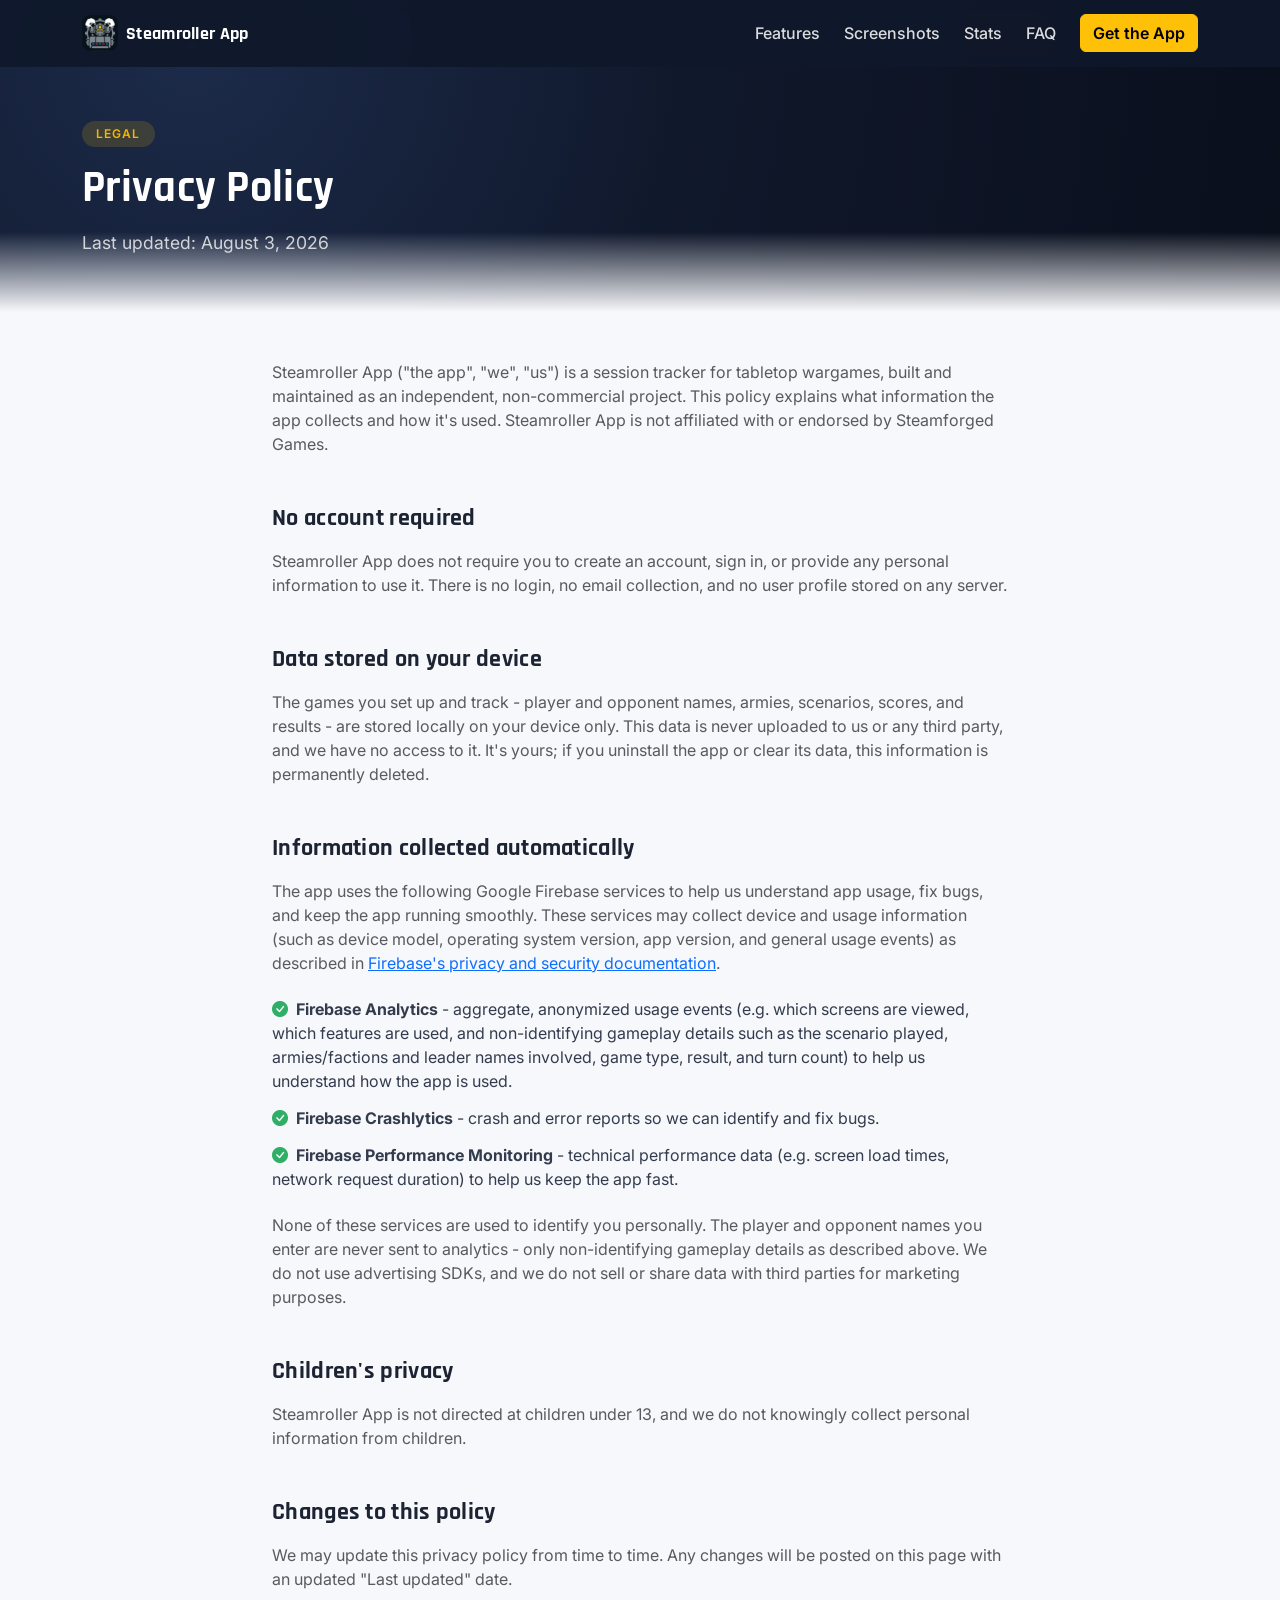
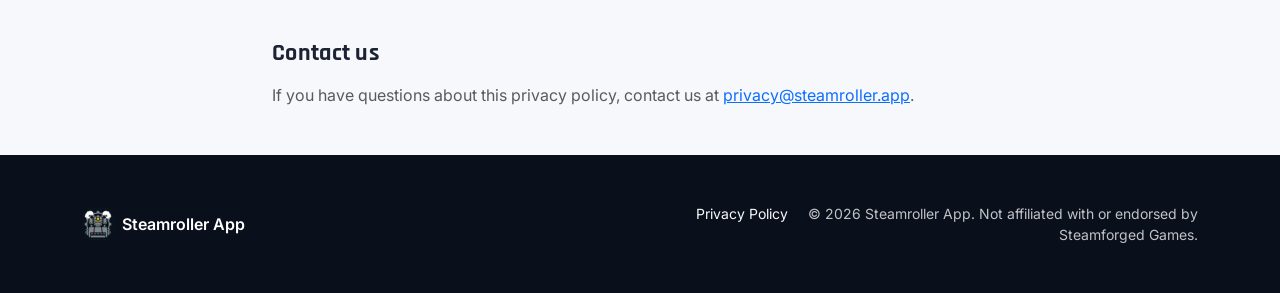
==== privacy/index.html @ ca2933f4 "Add a privacy policy page Adds a privacy policy at /privacy explaining that no account is required, " ====
<!doctype html>
<html lang="en">
<head>
  <meta charset="UTF-8" />
  <meta name="viewport" content="width=device-width, initial-scale=1" />
  <title>Privacy Policy - Steamroller App</title>
  <meta name="description" content="Privacy Policy for Steamroller App, the tabletop wargame session tracker for Warmachine players." />

  <!-- Bootstrap 5 -->
  <link href="https://cdn.jsdelivr.net/npm/bootstrap@5.3.3/dist/css/bootstrap.min.css" rel="stylesheet">
  <!-- Bootstrap Icons -->
  <link rel="stylesheet" href="https://cdn.jsdelivr.net/npm/bootstrap-icons@1.11.3/font/bootstrap-icons.css">
  <!-- Google Font -->
  <link rel="preconnect" href="https://fonts.googleapis.com">
  <link href="https://fonts.googleapis.com/css2?family=Rajdhani:wght@500;600;700&family=Inter:wght@400;500;600;700&display=swap" rel="stylesheet">

  <link rel="icon" href="../assets/img/app-icon.png">
  <link rel="stylesheet" href="../assets/css/style.css">
</head>
<body>

  <!-- Navbar -->
  <nav class="navbar navbar-expand-lg navbar-dark fixed-top">
    <div class="container">
      <a class="navbar-brand d-flex align-items-center gap-2" href="../index.html">
        <img src="../assets/img/app-icon.png" alt="Steamroller App icon" width="36" height="36" class="rounded-3">
        <span>Steamroller App</span>
      </a>
      <button class="navbar-toggler" type="button" data-bs-toggle="collapse" data-bs-target="#navMenu" aria-label="Toggle navigation">
        <span class="navbar-toggler-icon"></span>
      </button>
      <div class="collapse navbar-collapse" id="navMenu">
        <ul class="navbar-nav ms-auto align-items-lg-center gap-lg-2">
          <li class="nav-item"><a class="nav-link" href="../index.html#features">Features</a></li>
          <li class="nav-item"><a class="nav-link" href="../index.html#screenshots">Screenshots</a></li>
          <li class="nav-item"><a class="nav-link" href="../index.html#stats">Stats</a></li>
          <li class="nav-item"><a class="nav-link" href="../index.html#faq">FAQ</a></li>
          <li class="nav-item">
            <a class="btn btn-warning fw-semibold ms-lg-2" href="../index.html#get-started">Get the App</a>
          </li>
        </ul>
      </div>
    </div>
  </nav>

  <!-- Page header -->
  <header class="hero" style="padding: 7.5rem 0 3.5rem;">
    <div class="container">
      <span class="badge badge-eyebrow mb-3">Legal</span>
      <h1 class="hero-title mb-3" style="font-size: clamp(1.9rem, 3.5vw, 2.75rem);">Privacy Policy</h1>
      <p class="hero-lead mb-0">Last updated: August 3, 2026</p>
    </div>
    <div class="hero-fade"></div>
  </header>

  <!-- Policy content -->
  <section class="py-5 py-lg-6">
    <div class="container">
      <div class="row justify-content-center">
        <div class="col-lg-8 policy-content">

          <p class="text-muted">
            Steamroller App ("the app", "we", "us") is a session tracker for tabletop wargames, built and
            maintained as an independent, non-commercial project. This policy explains what information
            the app collects and how it's used. Steamroller App is not affiliated with or endorsed by
            Steamforged Games.
          </p>

          <h2 class="h4 fw-bold mt-5 mb-3">No account required</h2>
          <p class="text-muted">
            Steamroller App does not require you to create an account, sign in, or provide any personal
            information to use it. There is no login, no email collection, and no user profile stored on
            any server.
          </p>

          <h2 class="h4 fw-bold mt-5 mb-3">Data stored on your device</h2>
          <p class="text-muted">
            The games you set up and track - player and opponent names, armies, scenarios, scores, and
            results - are stored locally on your device only. This data is never uploaded to us or any
            third party, and we have no access to it. It's yours; if you uninstall the app or clear its
            data, this information is permanently deleted.
          </p>

          <h2 class="h4 fw-bold mt-5 mb-3">Information collected automatically</h2>
          <p class="text-muted">
            The app uses the following Google Firebase services to help us understand app usage, fix bugs,
            and keep the app running smoothly. These services may collect device and usage information
            (such as device model, operating system version, app version, and general usage events) as
            described in
            <a href="https://firebase.google.com/support/privacy" target="_blank" rel="noopener">Firebase's privacy and security documentation</a>.
          </p>
          <ul class="feature-list list-unstyled">
            <li><i class="bi bi-check-circle-fill me-2"></i><strong>Firebase Analytics</strong> - aggregate, anonymized usage events (e.g. which screens are viewed, which features are used, and non-identifying gameplay details such as the scenario played, armies/factions and leader names involved, game type, result, and turn count) to help us understand how the app is used.</li>
            <li><i class="bi bi-check-circle-fill me-2"></i><strong>Firebase Crashlytics</strong> - crash and error reports so we can identify and fix bugs.</li>
            <li><i class="bi bi-check-circle-fill me-2"></i><strong>Firebase Performance Monitoring</strong> - technical performance data (e.g. screen load times, network request duration) to help us keep the app fast.</li>
          </ul>
          <p class="text-muted">
            None of these services are used to identify you personally. The player and opponent names you
            enter are never sent to analytics - only non-identifying gameplay details as described above.
            We do not use advertising SDKs, and we do not sell or share data with third parties for
            marketing purposes.
          </p>

          <h2 class="h4 fw-bold mt-5 mb-3">Children's privacy</h2>
          <p class="text-muted">
            Steamroller App is not directed at children under 13, and we do not knowingly collect personal
            information from children.
          </p>

          <h2 class="h4 fw-bold mt-5 mb-3">Changes to this policy</h2>
          <p class="text-muted">
            We may update this privacy policy from time to time. Any changes will be posted on this page
            with an updated "Last updated" date.
          </p>

          <h2 class="h4 fw-bold mt-5 mb-3">Contact us</h2>
          <p class="text-muted mb-0">
            If you have questions about this privacy policy, contact us at
            <a href="mailto:privacy@steamroller.app">privacy@steamroller.app</a>.
          </p>

        </div>
      </div>
    </div>
  </section>

  <!-- Footer -->
  <footer class="py-5 footer">
    <div class="container">
      <div class="row gy-4 align-items-center">
        <div class="col-md-6 d-flex align-items-center gap-2">
          <img src="../assets/img/app-icon.png" alt="Steamroller App icon" width="32" height="32" class="rounded-3">
          <span class="fw-semibold">Steamroller App</span>
        </div>
        <div class="col-md-6 text-md-end small">
          <a href="index.html" class="link-light text-decoration-none me-3">Privacy Policy</a>
          &copy; <span id="year"></span> Steamroller App. Not affiliated with or endorsed by Steamforged Games.
        </div>
      </div>
    </div>
  </footer>

  <script src="https://cdn.jsdelivr.net/npm/bootstrap@5.3.3/dist/js/bootstrap.bundle.min.js"></script>
  <script>
    document.getElementById('year').textContent = new Date().getFullYear();
  </script>
</body>
</html>
---- assets/css/style.css ----
:root {
  --sr-navy: #10182b;
  --sr-navy-dark: #0a0f1c;
  --sr-accent: #f2b705;
  --sr-accent-2: #3fa9f5;
  --sr-red: #d9455f;
  --sr-body-bg: #f7f8fb;
}

body {
  font-family: 'Inter', system-ui, -apple-system, sans-serif;
  background-color: var(--sr-body-bg);
  color: #1c2333;
}

h1, h2, h3, .navbar-brand {
  font-family: 'Rajdhani', 'Inter', sans-serif;
  letter-spacing: 0.3px;
}

.section-title {
  font-weight: 700;
  font-size: clamp(1.75rem, 2.5vw, 2.5rem);
}

/* Navbar */
.navbar {
  background-color: rgba(16, 24, 43, 0.92);
  backdrop-filter: blur(6px);
  padding-top: 0.65rem;
  padding-bottom: 0.65rem;
}

.navbar-brand {
  font-weight: 700;
  font-size: 1.15rem;
  color: #fff !important;
}

.navbar .nav-link {
  color: rgba(255, 255, 255, 0.85) !important;
  font-weight: 500;
}

.navbar .nav-link:hover {
  color: #fff !important;
}

/* Hero */
.hero {
  position: relative;
  padding: 7.5rem 0 5rem;
  background: radial-gradient(circle at 15% 15%, #1c2b4a 0%, var(--sr-navy) 45%, var(--sr-navy-dark) 100%);
  color: #fff;
  overflow: hidden;
}

.badge-eyebrow {
  background-color: rgba(242, 183, 5, 0.16);
  color: #8a5b00;
  font-weight: 600;
  font-size: 0.75rem;
  text-transform: uppercase;
  letter-spacing: 0.08em;
  padding: 0.45rem 0.9rem;
  border-radius: 50rem;
}

/* On the dark hero background, the light badge fill needs a lighter,
   higher-contrast text color instead of the dark one used elsewhere. */
.hero .badge-eyebrow {
  color: var(--sr-accent);
}

.hero-title {
  font-weight: 700;
  font-size: clamp(2rem, 4vw, 3rem);
  line-height: 1.15;
}

.hero-lead {
  font-size: 1.1rem;
  color: rgba(255, 255, 255, 0.78);
  max-width: 42rem;
}

.hero-fade {
  position: absolute;
  inset: auto 0 0 0;
  height: 80px;
  background: linear-gradient(to bottom, rgba(16, 24, 43, 0), var(--sr-body-bg));
  pointer-events: none;
}

/* Phone mockup */
.phone-mockup {
  position: relative;
  width: 260px;
  aspect-ratio: 390 / 844;
  background: #0a0f1c;
  border-radius: 2.6rem;
  padding: 12px;
  box-shadow:
    0 25px 50px -12px rgba(0, 0, 0, 0.5),
    0 0 0 2px rgba(255, 255, 255, 0.06);
}

.phone-mockup-sm {
  width: 180px;
}

.phone-notch {
  position: absolute;
  top: 12px;
  left: 50%;
  transform: translateX(-50%);
  width: 42%;
  height: 22px;
  background: #0a0f1c;
  border-radius: 0 0 1rem 1rem;
  z-index: 2;
}

.phone-mockup-sm .phone-notch {
  height: 16px;
}

.phone-screen {
  width: 100%;
  height: 100%;
  object-fit: cover;
  object-position: top center;
  border-radius: 1.9rem;
  background-color: #fff;
  display: block;
}

.hero-phone-wrap {
  position: relative;
}

.hero-phone-wrap::before {
  content: "";
  position: absolute;
  top: 10%;
  left: 50%;
  transform: translateX(-50%);
  width: 320px;
  height: 320px;
  background: radial-gradient(circle, rgba(242, 183, 5, 0.25), transparent 70%);
  filter: blur(10px);
  z-index: 0;
}

.hero-phone-wrap .phone-mockup {
  position: relative;
  z-index: 1;
}

/* Feature strip */
.strip-icon {
  font-size: 1.6rem;
  color: var(--sr-accent-2);
}

/* Feature cards */
.feature-card {
  background: #fff;
  border: 1px solid rgba(16, 24, 43, 0.08);
  border-radius: 1rem;
  padding: 2rem 1.75rem;
  transition: transform 0.15s ease, box-shadow 0.15s ease;
}

.feature-card:hover {
  transform: translateY(-4px);
  box-shadow: 0 20px 35px -18px rgba(16, 24, 43, 0.25);
}

.feature-icon {
  width: 52px;
  height: 52px;
  border-radius: 0.85rem;
  background: linear-gradient(135deg, var(--sr-accent-2), #6f6cf0);
  color: #fff;
  display: flex;
  align-items: center;
  justify-content: center;
  font-size: 1.4rem;
  margin-bottom: 1.1rem;
}

/* Stats */
.stat-card-grid {
  display: grid;
  grid-template-columns: 1fr 1fr;
  gap: 1.25rem;
}

.stat-card {
  background: #fff;
  border: 1px solid rgba(16, 24, 43, 0.08);
  border-radius: 1rem;
  padding: 1.75rem 1.25rem;
  text-align: center;
}

.stat-number {
  font-family: 'Rajdhani', sans-serif;
  font-weight: 700;
  font-size: 2.5rem;
  color: var(--sr-navy);
  line-height: 1;
}

.stat-label {
  color: #6b7280;
  font-size: 0.9rem;
  margin-top: 0.5rem;
}

.feature-list li {
  padding: 0.4rem 0;
  color: #333c4e;
}

.feature-list i {
  color: #2fae66;
}

/* Privacy band */
.privacy-band {
  background: linear-gradient(120deg, var(--sr-navy-dark), var(--sr-navy));
}

/* Final CTA */
.final-cta {
  background: #fff;
}

/* Footer */
.footer {
  background: var(--sr-navy-dark);
  color: rgba(255, 255, 255, 0.75);
}

.footer .fw-semibold {
  color: #fff;
}

/* Accordion tweaks */
.accordion-button:not(.collapsed) {
  background-color: rgba(63, 169, 245, 0.08);
  color: var(--sr-navy);
}

.accordion-button:focus {
  box-shadow: none;
}

@media (max-width: 991.98px) {
  .hero {
    padding: 6.5rem 0 4rem;
    text-align: center;
  }

  .hero-lead {
    max-width: 100%;
  }
}
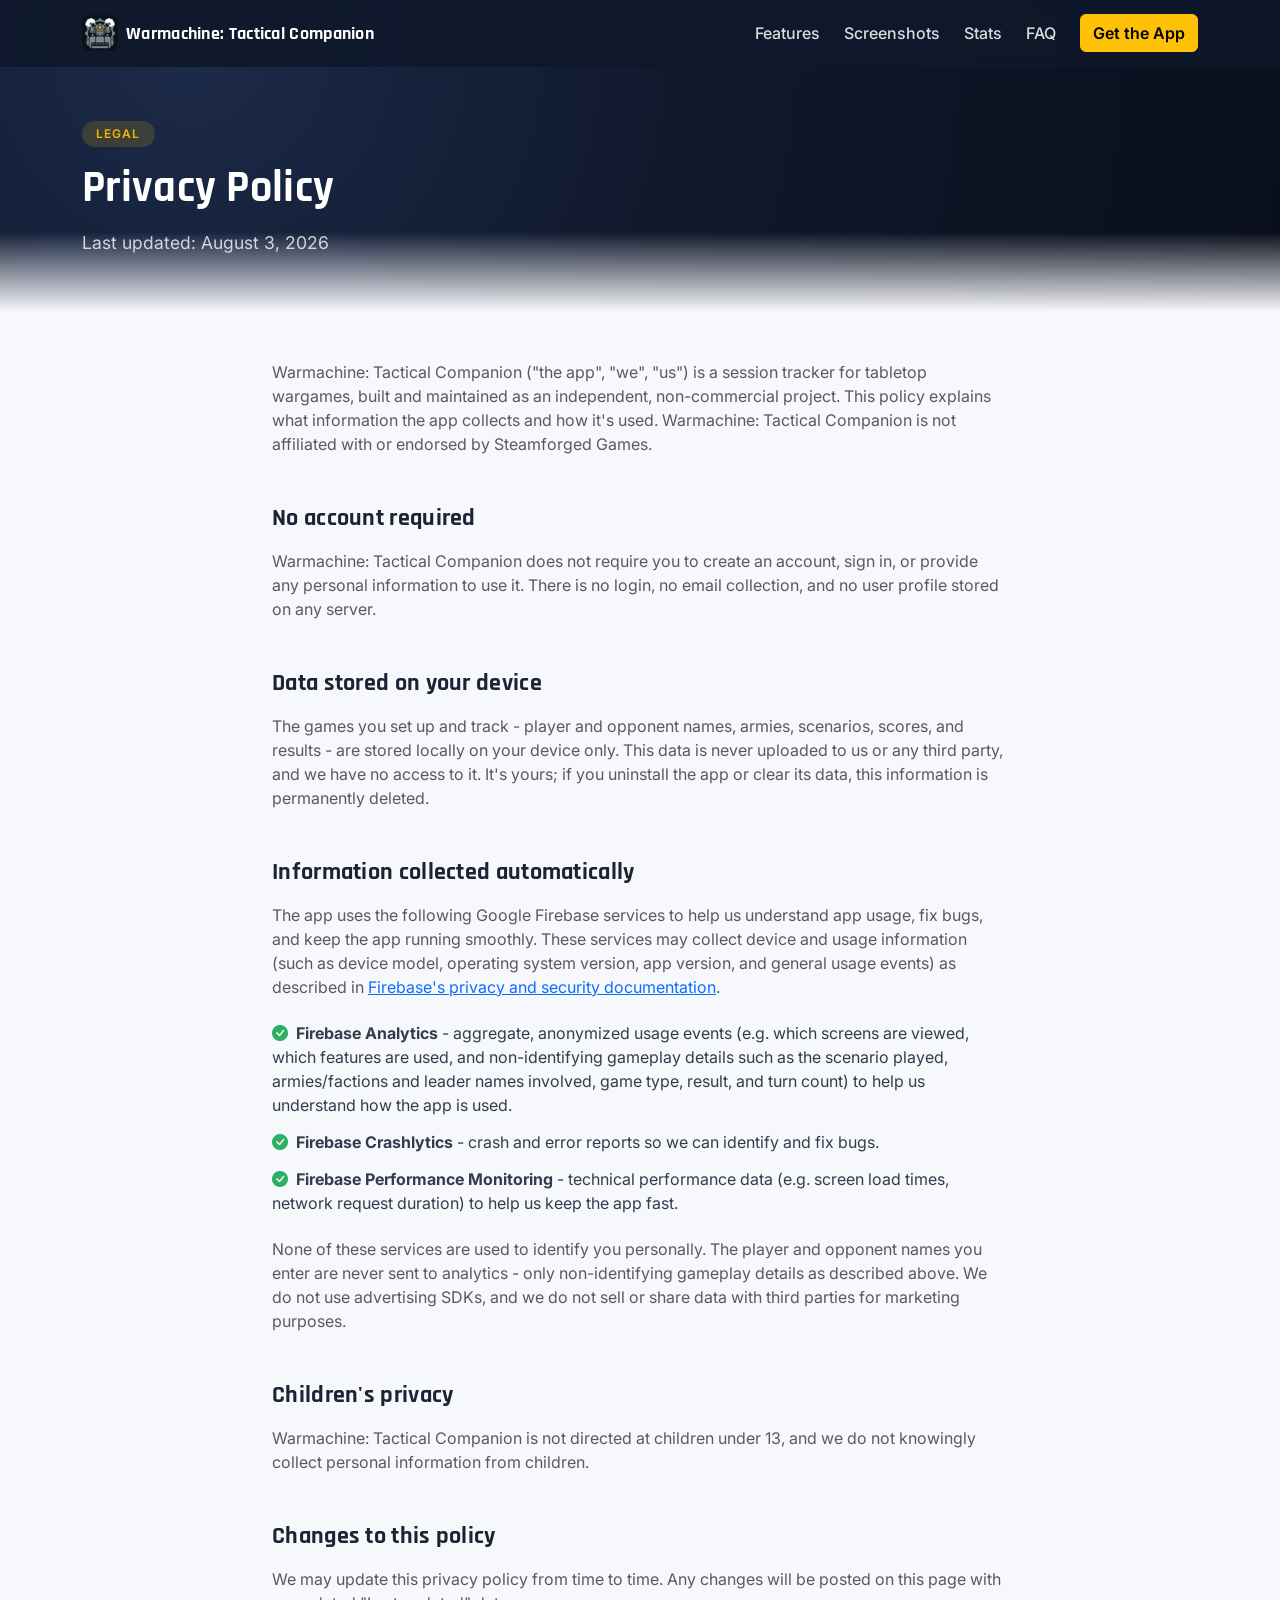
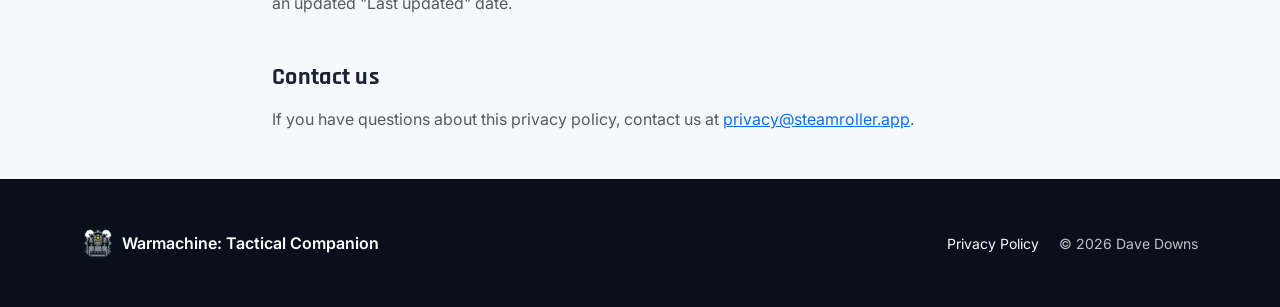
==== commit aaca55fc: "Rename the app to Warmachine: Tactical Companion on the website Updated the marketing site and priva" ====
--- a/privacy/index.html
+++ b/privacy/index.html
@@ -3,8 +3,8 @@
 <head>
   <meta charset="UTF-8" />
   <meta name="viewport" content="width=device-width, initial-scale=1" />
-  <title>Privacy Policy - Steamroller App</title>
-  <meta name="description" content="Privacy Policy for Steamroller App, the tabletop wargame session tracker for Warmachine players." />
+  <title>Privacy Policy - Warmachine: Tactical Companion</title>
+  <meta name="description" content="Privacy Policy for Warmachine: Tactical Companion, the tabletop wargame session tracker for Warmachine players." />
 
   <!-- Bootstrap 5 -->
   <link href="https://cdn.jsdelivr.net/npm/bootstrap@5.3.3/dist/css/bootstrap.min.css" rel="stylesheet">
@@ -23,8 +23,8 @@
   <nav class="navbar navbar-expand-lg navbar-dark fixed-top">
     <div class="container">
       <a class="navbar-brand d-flex align-items-center gap-2" href="../index.html">
-        <img src="../assets/img/app-icon.png" alt="Steamroller App icon" width="36" height="36" class="rounded-3">
-        <span>Steamroller App</span>
+        <img src="../assets/img/app-icon.png" alt="Warmachine: Tactical Companion icon" width="36" height="36" class="rounded-3">
+        <span>Warmachine: Tactical Companion</span>
       </a>
       <button class="navbar-toggler" type="button" data-bs-toggle="collapse" data-bs-target="#navMenu" aria-label="Toggle navigation">
         <span class="navbar-toggler-icon"></span>
@@ -60,15 +60,15 @@
         <div class="col-lg-8 policy-content">
 
           <p class="text-muted">
-            Steamroller App ("the app", "we", "us") is a session tracker for tabletop wargames, built and
+            Warmachine: Tactical Companion ("the app", "we", "us") is a session tracker for tabletop wargames, built and
             maintained as an independent, non-commercial project. This policy explains what information
-            the app collects and how it's used. Steamroller App is not affiliated with or endorsed by
+            the app collects and how it's used. Warmachine: Tactical Companion is not affiliated with or endorsed by
             Steamforged Games.
           </p>
 
           <h2 class="h4 fw-bold mt-5 mb-3">No account required</h2>
           <p class="text-muted">
-            Steamroller App does not require you to create an account, sign in, or provide any personal
+            Warmachine: Tactical Companion does not require you to create an account, sign in, or provide any personal
             information to use it. There is no login, no email collection, and no user profile stored on
             any server.
           </p>
@@ -103,7 +103,7 @@
 
           <h2 class="h4 fw-bold mt-5 mb-3">Children's privacy</h2>
           <p class="text-muted">
-            Steamroller App is not directed at children under 13, and we do not knowingly collect personal
+            Warmachine: Tactical Companion is not directed at children under 13, and we do not knowingly collect personal
             information from children.
           </p>
 
@@ -129,12 +129,12 @@
     <div class="container">
       <div class="row gy-4 align-items-center">
         <div class="col-md-6 d-flex align-items-center gap-2">
-          <img src="../assets/img/app-icon.png" alt="Steamroller App icon" width="32" height="32" class="rounded-3">
-          <span class="fw-semibold">Steamroller App</span>
+          <img src="../assets/img/app-icon.png" alt="Warmachine: Tactical Companion icon" width="32" height="32" class="rounded-3">
+          <span class="fw-semibold">Warmachine: Tactical Companion</span>
         </div>
         <div class="col-md-6 text-md-end small">
           <a href="index.html" class="link-light text-decoration-none me-3">Privacy Policy</a>
-          &copy; <span id="year"></span> Steamroller App. Not affiliated with or endorsed by Steamforged Games.
+          &copy; <span id="year"></span> Dave Downs
         </div>
       </div>
     </div>
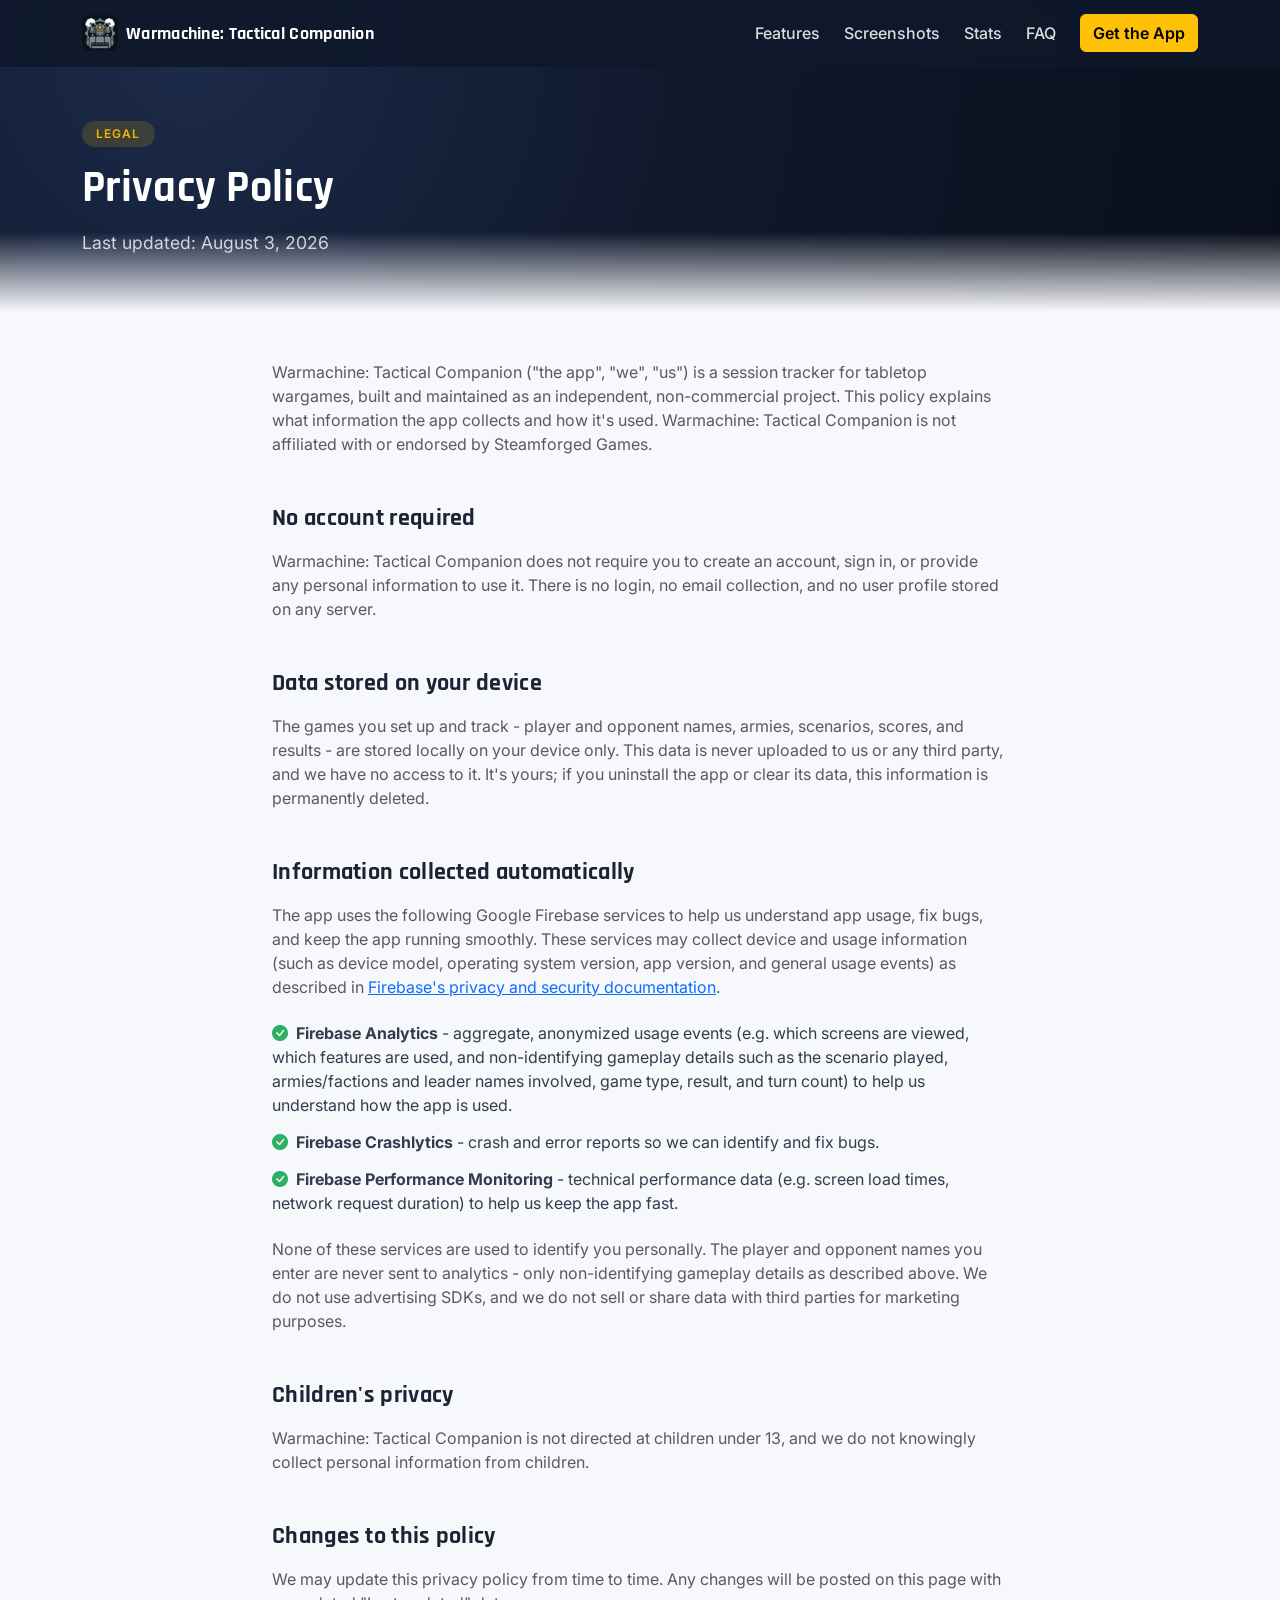
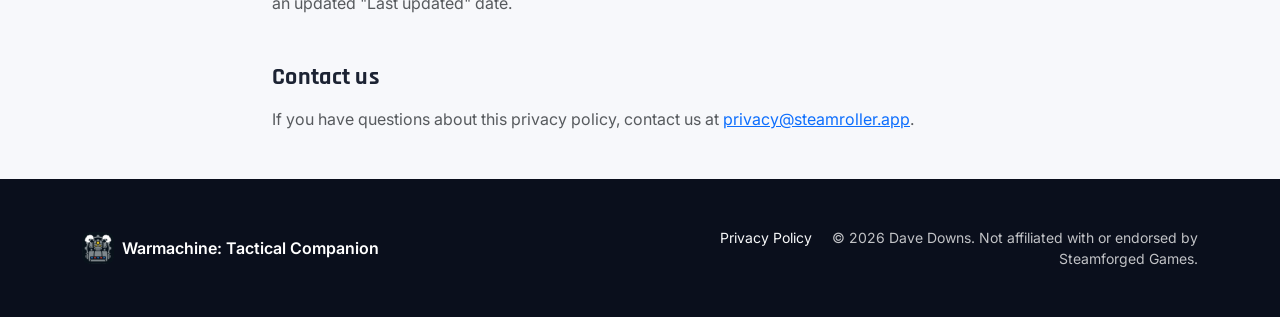
==== commit 950bccd2: "Readded disclaimers" ====
--- a/privacy/index.html
+++ b/privacy/index.html
@@ -134,7 +134,7 @@
         </div>
         <div class="col-md-6 text-md-end small">
           <a href="index.html" class="link-light text-decoration-none me-3">Privacy Policy</a>
-          &copy; <span id="year"></span> Dave Downs
+          &copy; <span id="year"></span> Dave Downs. Not affiliated with or endorsed by Steamforged Games.
         </div>
       </div>
     </div>
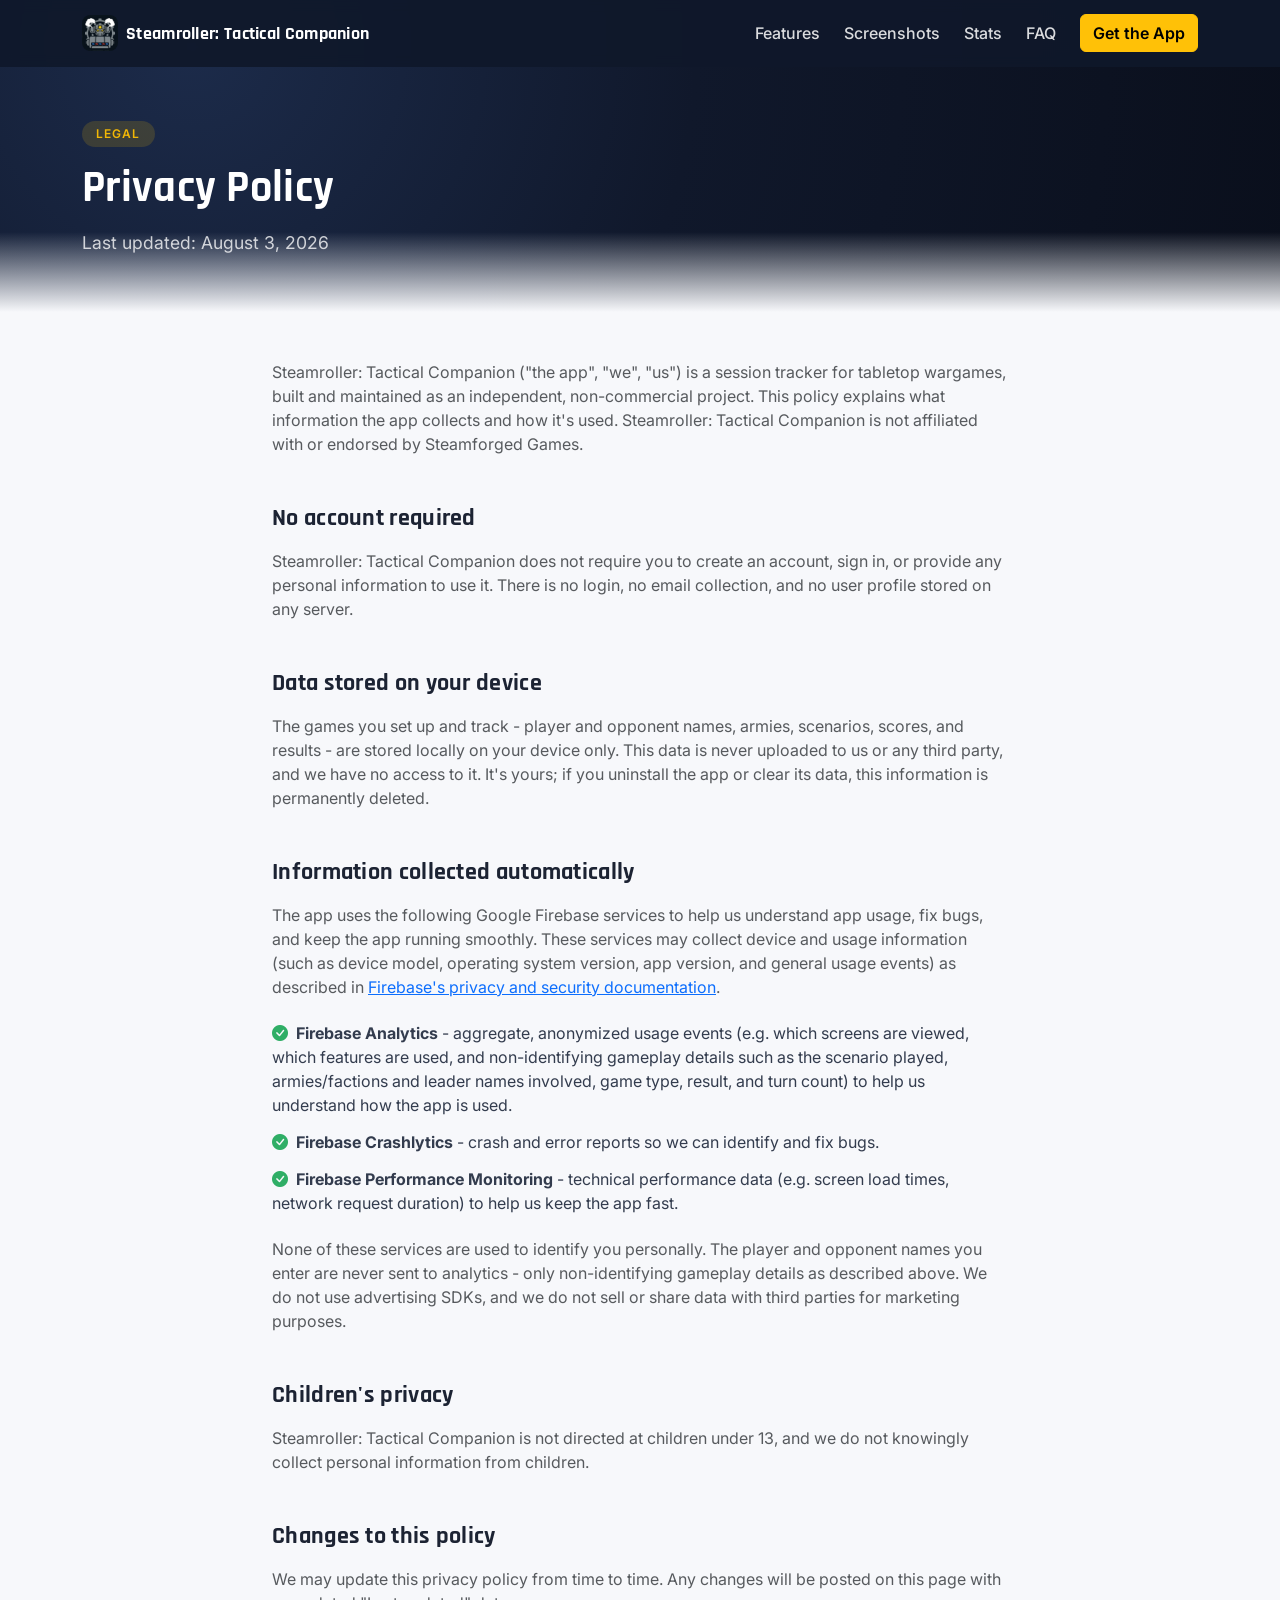
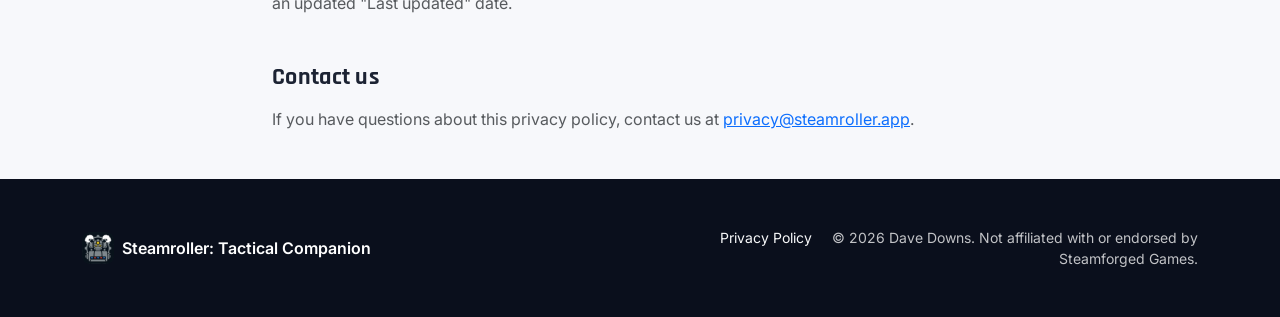
==== commit 638325bc: "Renamed to Steamroller: Tactical Companion" ====
--- a/privacy/index.html
+++ b/privacy/index.html
@@ -3,8 +3,8 @@
 <head>
   <meta charset="UTF-8" />
   <meta name="viewport" content="width=device-width, initial-scale=1" />
-  <title>Privacy Policy - Warmachine: Tactical Companion</title>
-  <meta name="description" content="Privacy Policy for Warmachine: Tactical Companion, the tabletop wargame session tracker for Warmachine players." />
+  <title>Privacy Policy - Steamroller: Tactical Companion</title>
+  <meta name="description" content="Privacy Policy for Steamroller: Tactical Companion, the tabletop wargame session tracker for Warmachine players." />
 
   <!-- Bootstrap 5 -->
   <link href="https://cdn.jsdelivr.net/npm/bootstrap@5.3.3/dist/css/bootstrap.min.css" rel="stylesheet">
@@ -23,8 +23,8 @@
   <nav class="navbar navbar-expand-lg navbar-dark fixed-top">
     <div class="container">
       <a class="navbar-brand d-flex align-items-center gap-2" href="../index.html">
-        <img src="../assets/img/app-icon.png" alt="Warmachine: Tactical Companion icon" width="36" height="36" class="rounded-3">
-        <span>Warmachine: Tactical Companion</span>
+        <img src="../assets/img/app-icon.png" alt="Steamroller: Tactical Companion icon" width="36" height="36" class="rounded-3">
+        <span>Steamroller: Tactical Companion</span>
       </a>
       <button class="navbar-toggler" type="button" data-bs-toggle="collapse" data-bs-target="#navMenu" aria-label="Toggle navigation">
         <span class="navbar-toggler-icon"></span>
@@ -60,15 +60,15 @@
         <div class="col-lg-8 policy-content">
 
           <p class="text-muted">
-            Warmachine: Tactical Companion ("the app", "we", "us") is a session tracker for tabletop wargames, built and
+            Steamroller: Tactical Companion ("the app", "we", "us") is a session tracker for tabletop wargames, built and
             maintained as an independent, non-commercial project. This policy explains what information
-            the app collects and how it's used. Warmachine: Tactical Companion is not affiliated with or endorsed by
+            the app collects and how it's used. Steamroller: Tactical Companion is not affiliated with or endorsed by
             Steamforged Games.
           </p>
 
           <h2 class="h4 fw-bold mt-5 mb-3">No account required</h2>
           <p class="text-muted">
-            Warmachine: Tactical Companion does not require you to create an account, sign in, or provide any personal
+            Steamroller: Tactical Companion does not require you to create an account, sign in, or provide any personal
             information to use it. There is no login, no email collection, and no user profile stored on
             any server.
           </p>
@@ -103,7 +103,7 @@
 
           <h2 class="h4 fw-bold mt-5 mb-3">Children's privacy</h2>
           <p class="text-muted">
-            Warmachine: Tactical Companion is not directed at children under 13, and we do not knowingly collect personal
+            Steamroller: Tactical Companion is not directed at children under 13, and we do not knowingly collect personal
             information from children.
           </p>
 
@@ -129,8 +129,8 @@
     <div class="container">
       <div class="row gy-4 align-items-center">
         <div class="col-md-6 d-flex align-items-center gap-2">
-          <img src="../assets/img/app-icon.png" alt="Warmachine: Tactical Companion icon" width="32" height="32" class="rounded-3">
-          <span class="fw-semibold">Warmachine: Tactical Companion</span>
+          <img src="../assets/img/app-icon.png" alt="Steamroller: Tactical Companion icon" width="32" height="32" class="rounded-3">
+          <span class="fw-semibold">Steamroller: Tactical Companion</span>
         </div>
         <div class="col-md-6 text-md-end small">
           <a href="index.html" class="link-light text-decoration-none me-3">Privacy Policy</a>
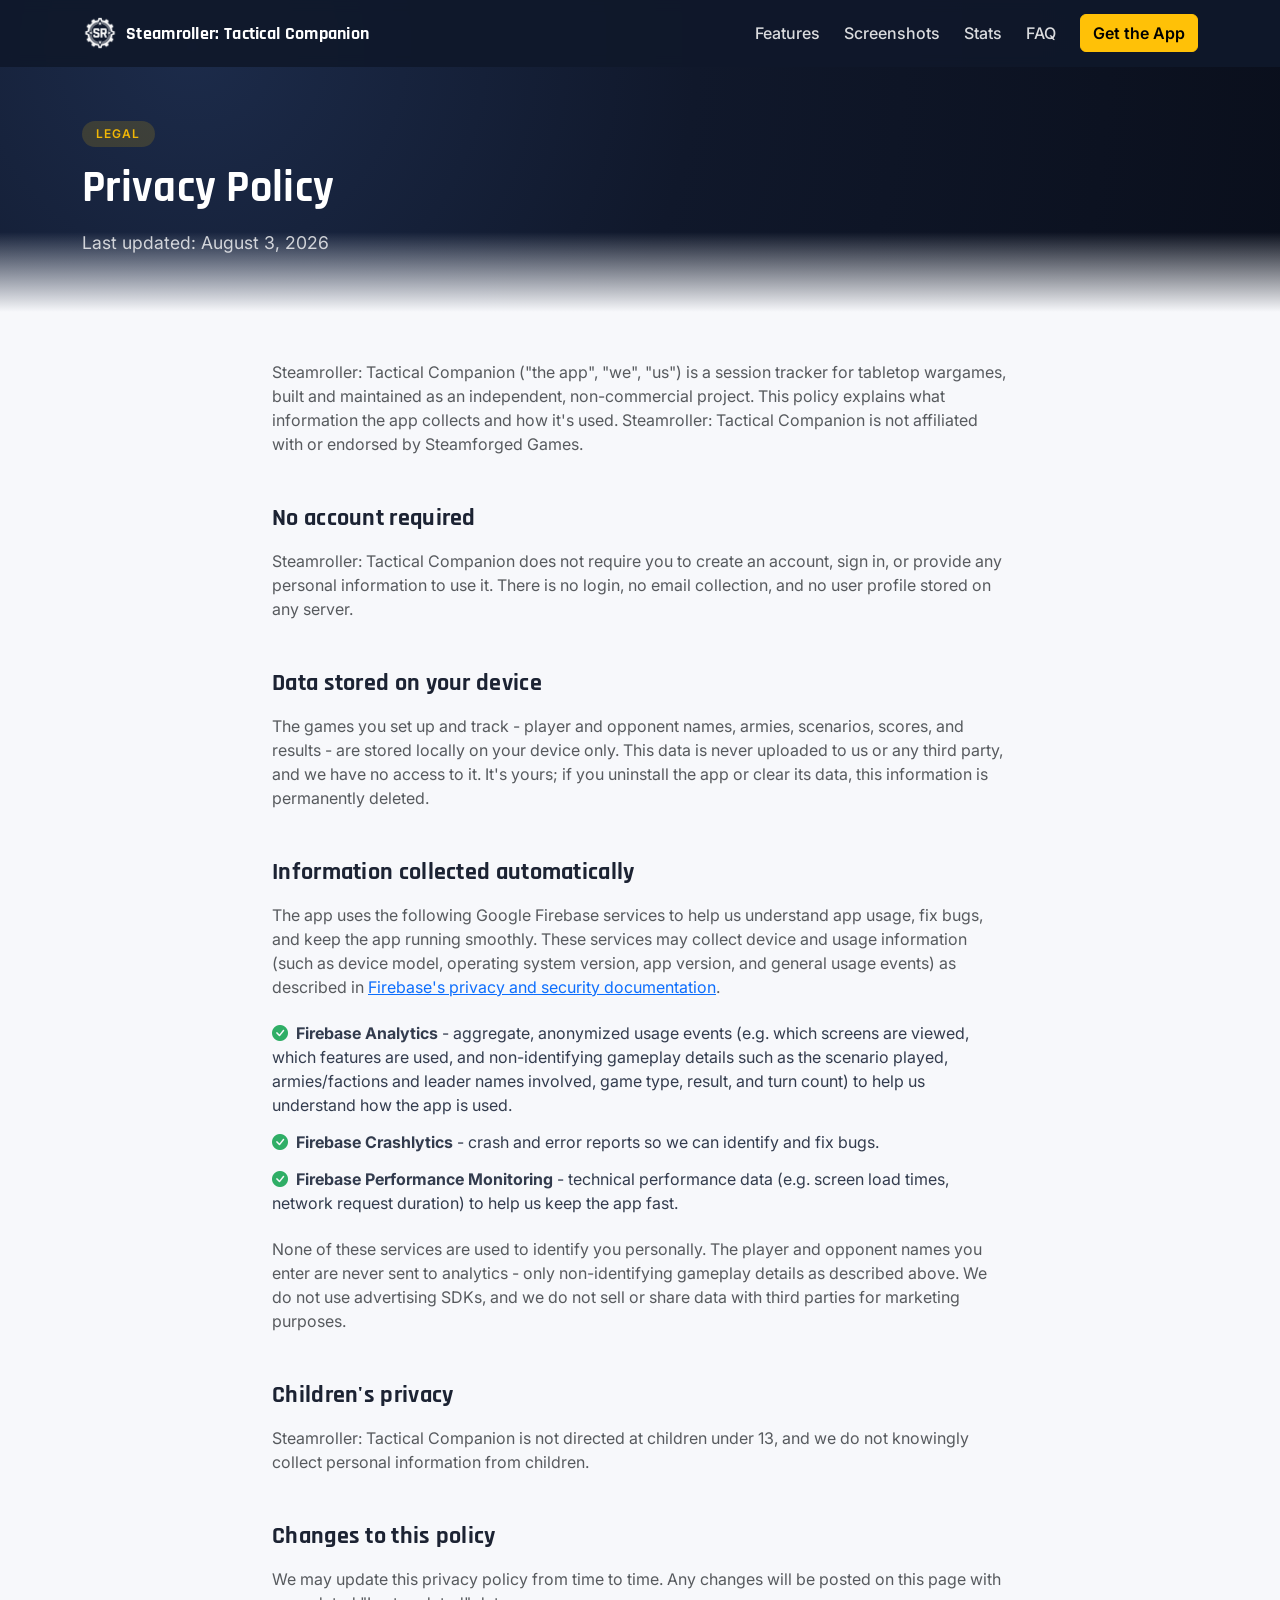
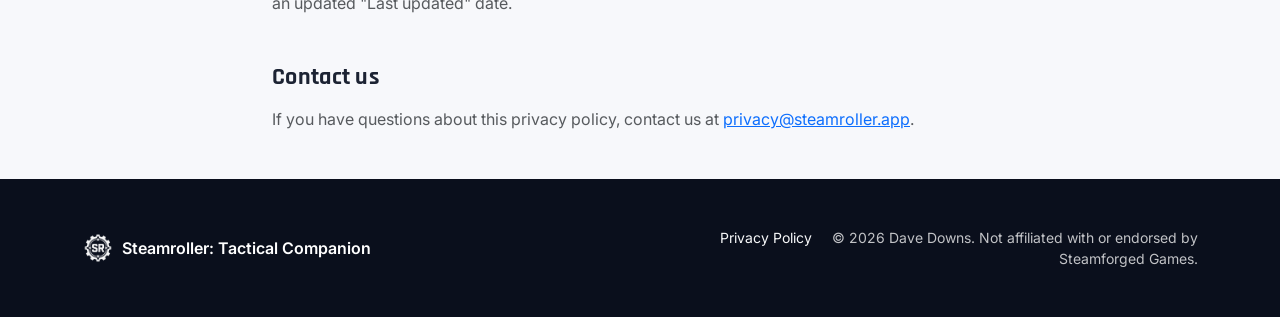
==== commit 44a88b84: "Use cleaned-up, artifact-free app icon in the header, footer, and favicon Co-authored-by: Copilot <2" ====
--- a/privacy/index.html
+++ b/privacy/index.html
@@ -23,7 +23,7 @@
   <nav class="navbar navbar-expand-lg navbar-dark fixed-top">
     <div class="container">
       <a class="navbar-brand d-flex align-items-center gap-2" href="../index.html">
-        <img src="../assets/img/app-icon.png" alt="Steamroller: Tactical Companion icon" width="36" height="36" class="rounded-3">
+        <img src="../assets/img/app-icon-foreground.png" alt="Steamroller: Tactical Companion icon" width="36" height="36" class="rounded-3">
         <span>Steamroller: Tactical Companion</span>
       </a>
       <button class="navbar-toggler" type="button" data-bs-toggle="collapse" data-bs-target="#navMenu" aria-label="Toggle navigation">
@@ -129,7 +129,7 @@
     <div class="container">
       <div class="row gy-4 align-items-center">
         <div class="col-md-6 d-flex align-items-center gap-2">
-          <img src="../assets/img/app-icon.png" alt="Steamroller: Tactical Companion icon" width="32" height="32" class="rounded-3">
+          <img src="../assets/img/app-icon-foreground.png" alt="Steamroller: Tactical Companion icon" width="32" height="32" class="rounded-3">
           <span class="fw-semibold">Steamroller: Tactical Companion</span>
         </div>
         <div class="col-md-6 text-md-end small">
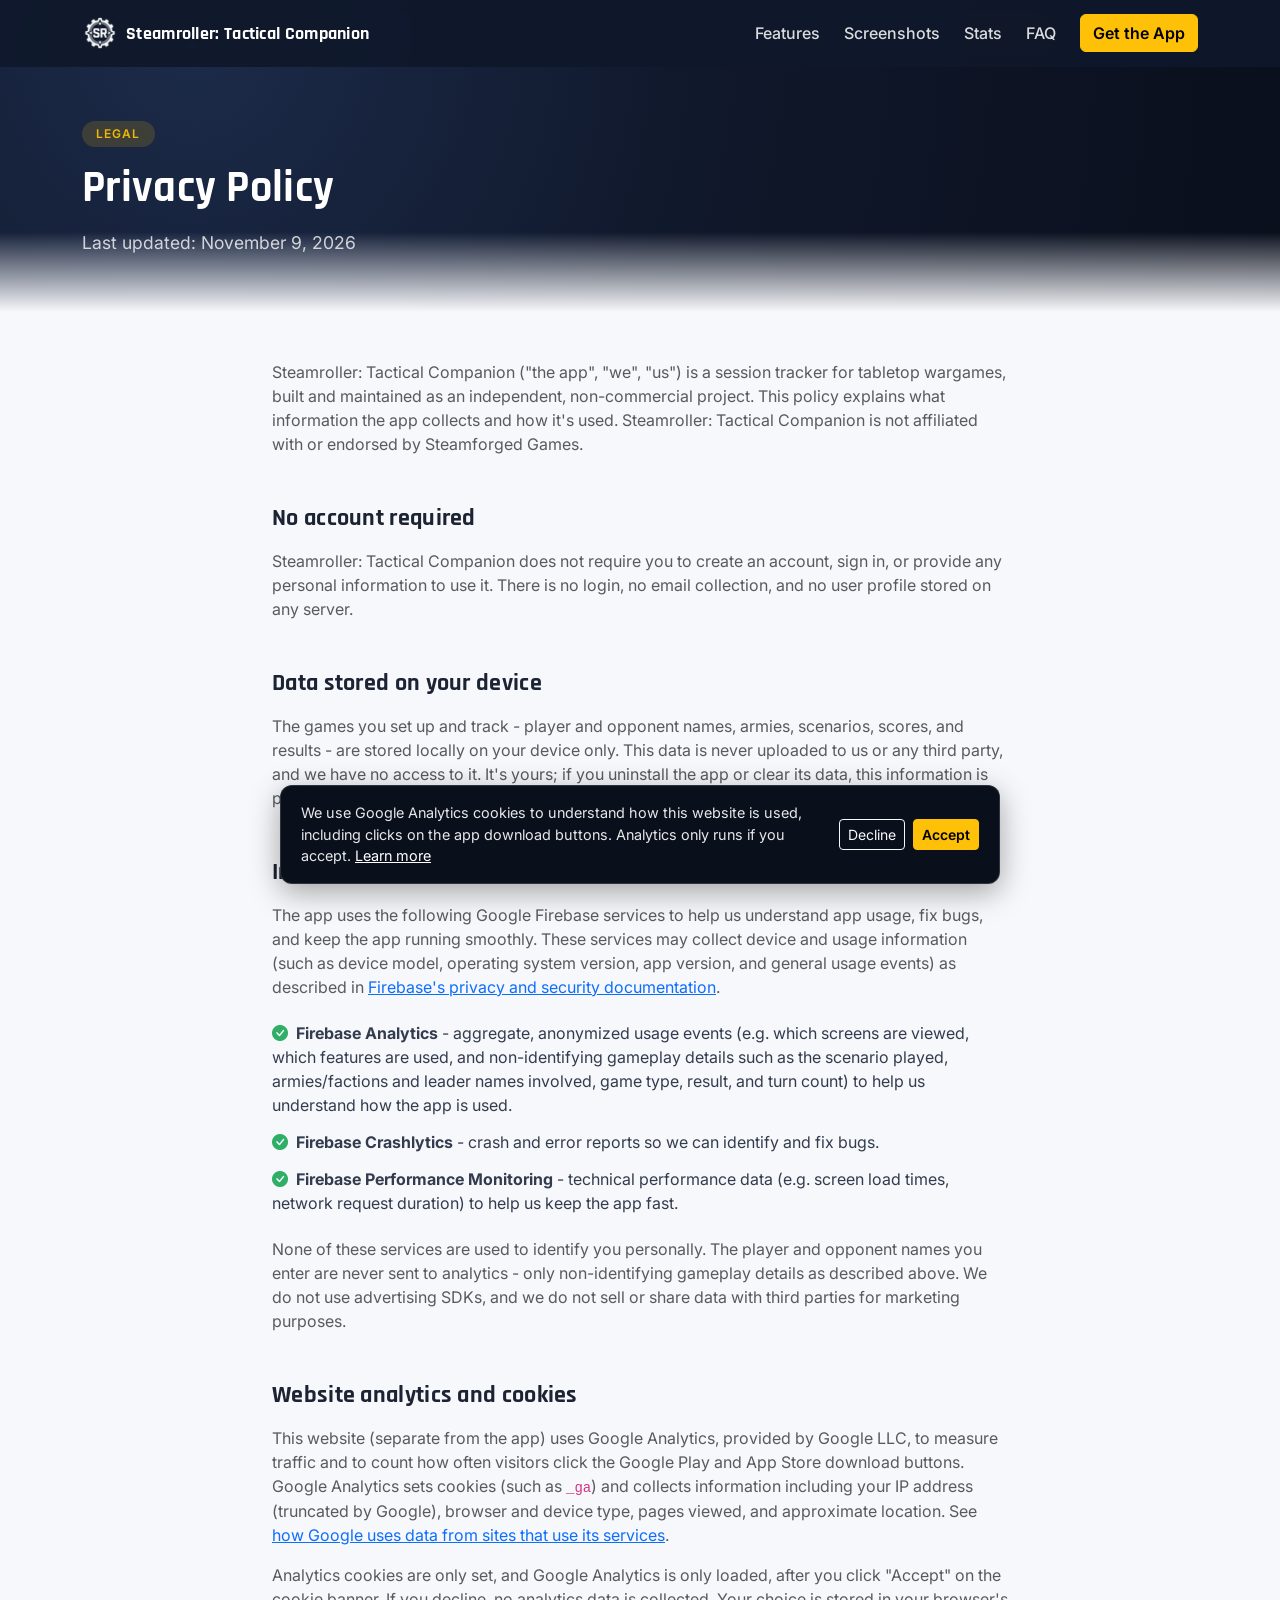
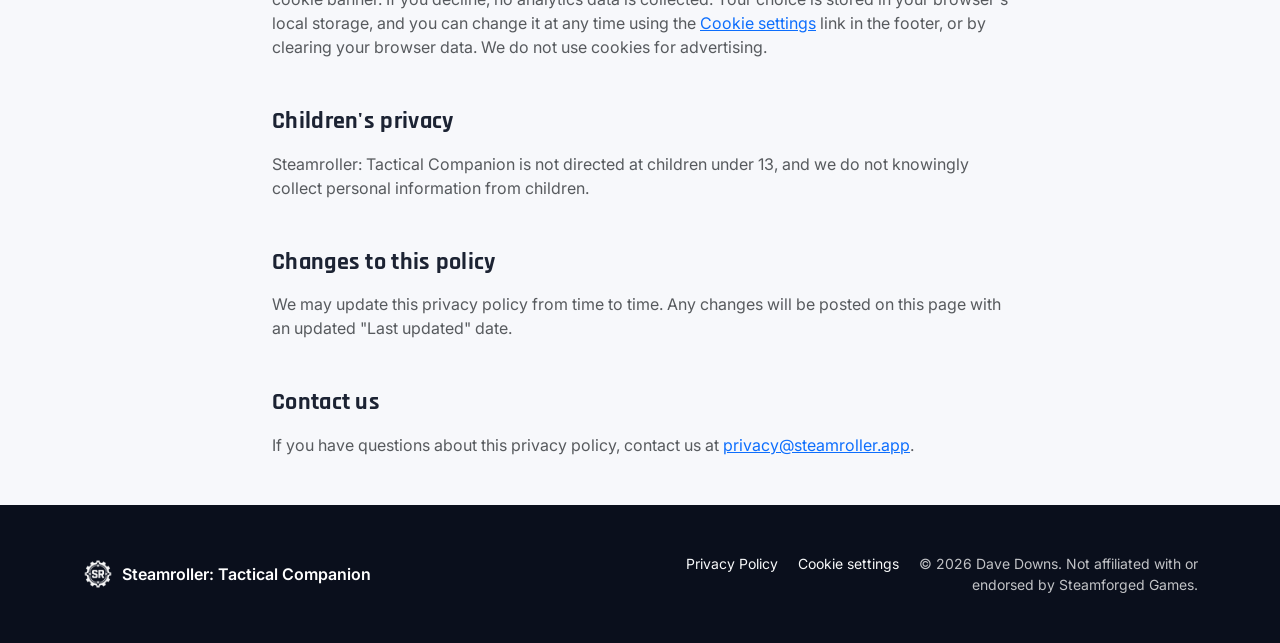
==== commit 99c88510: "Add Google Tag Manager analytics with consent banner and update privacy policy" ====
--- a/privacy/index.html
+++ b/privacy/index.html
@@ -16,6 +16,7 @@
 
   <link rel="icon" href="../assets/img/app-icon.png">
   <link rel="stylesheet" href="../assets/css/style.css">
+  <script src="/assets/js/analytics.js"></script>
 </head>
 <body>
 
@@ -48,7 +49,7 @@
     <div class="container">
       <span class="badge badge-eyebrow mb-3">Legal</span>
       <h1 class="hero-title mb-3" style="font-size: clamp(1.9rem, 3.5vw, 2.75rem);">Privacy Policy</h1>
-      <p class="hero-lead mb-0">Last updated: August 3, 2026</p>
+      <p class="hero-lead mb-0">Last updated: November 9, 2026</p>
     </div>
     <div class="hero-fade"></div>
   </header>
@@ -101,6 +102,23 @@
             marketing purposes.
           </p>
 
+          <h2 class="h4 fw-bold mt-5 mb-3" id="website-analytics">Website analytics and cookies</h2>
+          <p class="text-muted">
+            This website (separate from the app) uses Google Analytics, provided by Google LLC, to measure
+            traffic and to count how often visitors click the Google Play and App Store download buttons.
+            Google Analytics sets cookies (such as <code>_ga</code>) and collects information including your
+            IP address (truncated by Google), browser and device type, pages viewed, and approximate location.
+            See
+            <a href="https://policies.google.com/technologies/partner-sites" target="_blank" rel="noopener">how Google uses data from sites that use its services</a>.
+          </p>
+          <p class="text-muted">
+            Analytics cookies are only set, and Google Analytics is only loaded, after you click
+            "Accept" on the cookie banner. If you decline, no analytics data is collected. Your choice is
+            stored in your browser's local storage, and you can change it at any time using the
+            <a href="#" data-cookie-settings>Cookie settings</a> link in the footer, or by clearing your
+            browser data. We do not use cookies for advertising.
+          </p>
+
           <h2 class="h4 fw-bold mt-5 mb-3">Children's privacy</h2>
           <p class="text-muted">
             Steamroller: Tactical Companion is not directed at children under 13, and we do not knowingly collect personal
@@ -134,6 +152,7 @@
         </div>
         <div class="col-md-6 text-md-end small">
           <a href="index.html" class="link-light text-decoration-none me-3">Privacy Policy</a>
+          <a href="#" data-cookie-settings class="link-light text-decoration-none me-3">Cookie settings</a>
           &copy; <span id="year"></span> Dave Downs. Not affiliated with or endorsed by Steamforged Games.
         </div>
       </div>
--- a/assets/css/style.css
+++ b/assets/css/style.css
@@ -98,8 +98,8 @@
   width: 260px;
   aspect-ratio: 390 / 844;
   background: #0a0f1c;
-  border-radius: 2.6rem;
-  padding: 12px;
+  border-radius: 1.8rem;
+  padding: 10px;
   box-shadow:
     0 25px 50px -12px rgba(0, 0, 0, 0.5),
     0 0 0 2px rgba(255, 255, 255, 0.06);
@@ -111,18 +111,21 @@
 
 .phone-notch {
   position: absolute;
-  top: 12px;
+  top: 20px;
   left: 50%;
   transform: translateX(-50%);
-  width: 42%;
-  height: 22px;
-  background: #0a0f1c;
-  border-radius: 0 0 1rem 1rem;
+  width: 12px;
+  height: 12px;
+  background: #000;
+  border-radius: 50%;
+  box-shadow: 0 0 0 2px rgba(255, 255, 255, 0.08);
   z-index: 2;
 }
 
 .phone-mockup-sm .phone-notch {
-  height: 16px;
+  top: 18px;
+  width: 9px;
+  height: 9px;
 }
 
 .phone-screen {
@@ -130,7 +133,7 @@
   height: 100%;
   object-fit: cover;
   object-position: top center;
-  border-radius: 1.9rem;
+  border-radius: 1.2rem;
   background-color: #fff;
   display: block;
 }
@@ -248,6 +251,41 @@
   color: #fff;
 }
 
+/* Cookie banner */
+#cookie-banner {
+  position: fixed;
+  left: 1rem;
+  right: 1rem;
+  bottom: 1rem;
+  z-index: 2000;
+  max-width: 720px;
+  margin: 0 auto;
+  padding: 1rem 1.25rem;
+  display: flex;
+  flex-wrap: wrap;
+  align-items: center;
+  gap: 1rem;
+  background: var(--sr-navy-dark);
+  color: rgba(255, 255, 255, 0.9);
+  border: 1px solid rgba(255, 255, 255, 0.15);
+  border-radius: 0.75rem;
+  box-shadow: 0 8px 30px rgba(0, 0, 0, 0.35);
+  font-size: 0.9rem;
+}
+
+#cookie-banner p {
+  flex: 1 1 300px;
+}
+
+#cookie-banner a {
+  color: #fff;
+}
+
+.cookie-banner-actions {
+  display: flex;
+  gap: 0.5rem;
+}
+
 /* Accordion tweaks */
 .accordion-button:not(.collapsed) {
   background-color: rgba(63, 169, 245, 0.08);
